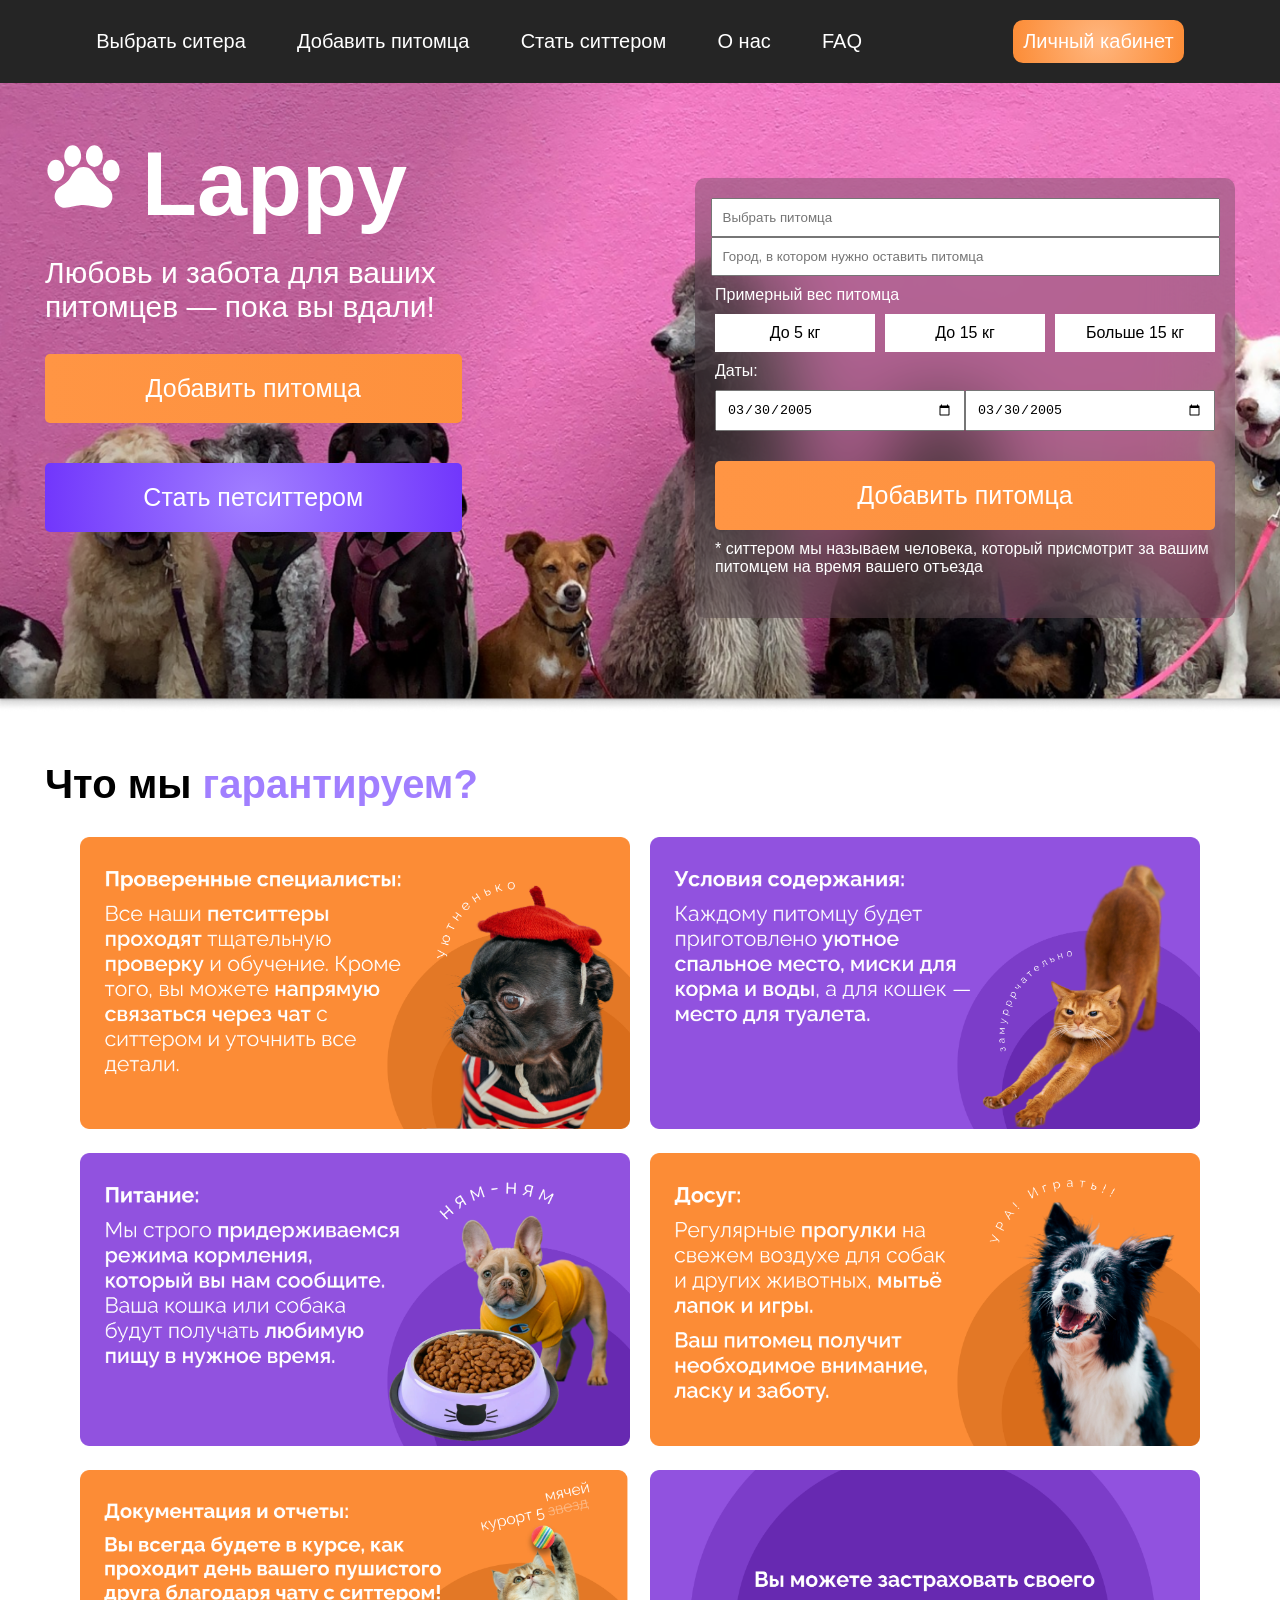
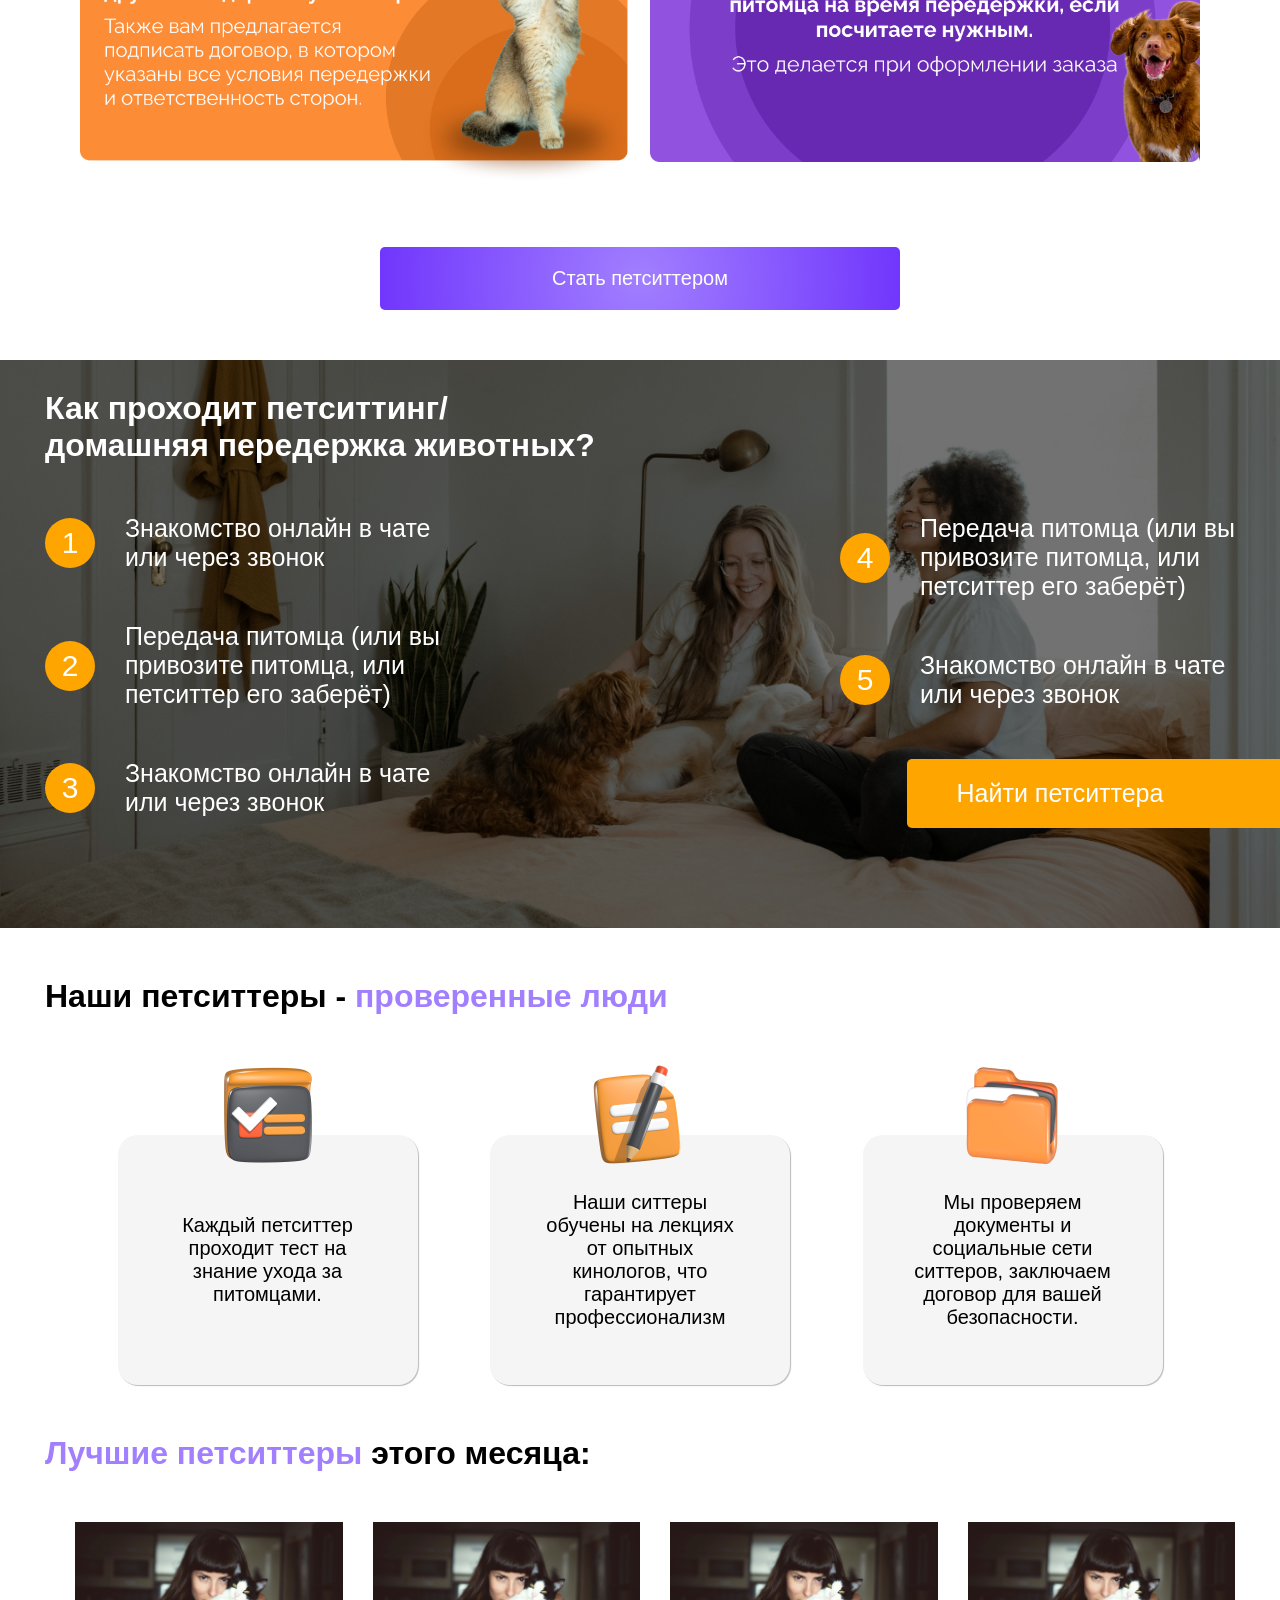
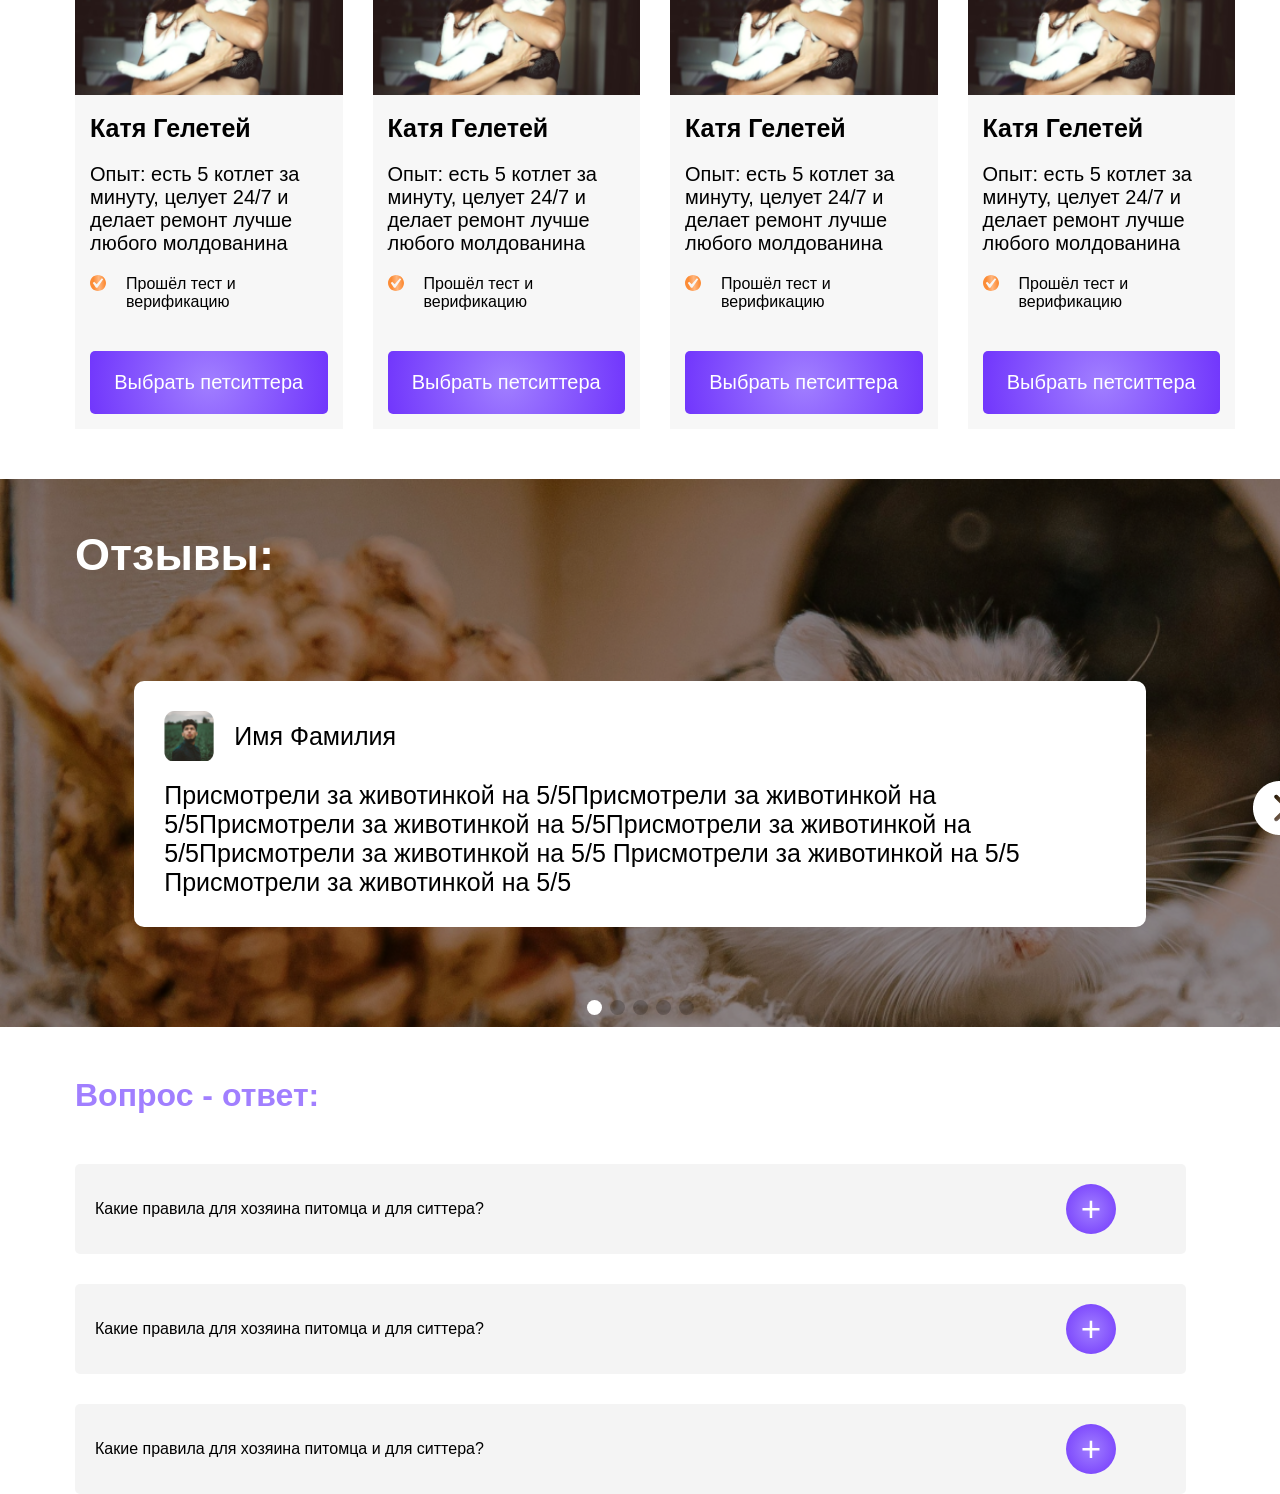
==== Lappy/index.html @ 0ad21ab4 "Add files via upload" ====
<!DOCTYPE html>
<html lang="en">
<head>
    <meta charset="UTF-8">
    <meta name="viewport" content="width=device-width, initial-scale=1.0">
    <meta name="viewport" content="width=device-width, initial-scale=1, minimum-scale=1, maximum-scale=1" />
    <link rel="stylesheet" href="https://cdn.jsdelivr.net/npm/swiper@11/swiper-bundle.min.css" />
    <link rel="stylesheet" href="assets/css/style.css">
    <title>Lappy</title>
</head>
<body>
    <header class="header">
        <div class="top">
            <div class="conteiner">

                <div class="burger"></div>

                    <ul class="nav_bar">
                        <li class="nav_bar_item"><a href="#" class="link_on_page">Выбрать ситера</a></li>
                        <li class="nav_bar_item"><a href="#" class="link_on_page">Добавить питомца</a></li>
                        <li class="nav_bar_item"><a href="#" class="link_on_page">Стать ситтером</a></li>
                        <li class="nav_bar_item"><a href="#" class="link_on_page">О нас</a></li>
                        <li class="nav_bar_item"><a href="#" class="link_on_page">FAQ</a></li>
                        <li><a href="#"><p class="text_btn">Личный кабинет</p></a></li>
                    </ul>
            </div>
        </div>
        <div class="header_content">
            <div class="conteiner">
                <div class="main_block">
                    <div class="left_block">
                        <h1 class="logo">Lappy</h1>
                        <p class="motto">Любовь и забота для ваших<br> питомцев — пока вы вдали!</p>
                        <a href="#"><p class="text_btn_org">Добавить питомца</p></a>
                        <a href="#"><p class="text_btn_perp">Стать петситтером</p></a>
                    </div>
                    <div class="right_block">
                        <div class="main_inputs">
                            <input type="text" class="chose_pet" placeholder="Выбрать питомца">
                            <input type="text" class="search_city" placeholder="Город, в котором нужно оставить питомца">
                        </div>
                        <p class="weight">Примерный вес питомца</p>
                        <ul class="list_weight">
                            <li class="type_weight">До 5 кг</li>
                            <li class="type_weight m">До 15 кг</li>
                            <li class="type_weight">Больше 15 кг</li>
                        </ul>
                        <p class="dates">Даты:</p>
                        <div class="dates_chose">
                            <input type="date" class="from" value="2005-03-30">
                            <input type="date" class="to" value="2005-03-30">
                        </div>
                        <a href="#"><p class="text_btn_org">Добавить питомца</p></a>
                        <p class="term">* ситтером мы называем человека, который присмотрит за вашим питомцем на время вашего отъезда</p>
                    </div>
                </div>
            </div>
        </div>
    </header>
    <main>
        <div class="conteiner">
            <h1 class="title_garant">Что мы <span class="color mr"> гарантируем?</span></h1>
            <div class="cards">
                <div class="card_or">
                    <img src="assets/imgs/cardslappy/карточка 1.png" alt="" class="img_card">
                </div>
                <div class="card">
                    <img src="assets/imgs/cardslappy/карточка 2.png" alt="" class="img_card">
                </div>
                <div class="card_or">
                    <img src="assets/imgs/cardslappy/карточка 3.png" alt="" class="img_card">
                </div>
                <div class="card">
                    <img src="assets/imgs/cardslappy/карточка 4.png" alt="" class="img_card">
                </div>
                <div class="card_or">
                    <img src="assets/imgs/cardslappy/карточка 5.png" alt="" class="img_card">
                </div>
                <div class="card">
                    <img src="assets/imgs/cardslappy/карточка 6 (1).png" alt="" class="img_card">

                </div>
            </div>
            <div class="btn_take_petts">
                <a href="#"><p class="bord">Стать петситтером</p></a>
            </div>
        </div>







        <div class="proces">
            <div class="conteiner">
                <h1 class="title_prev_proces">Как проходит  петситтинг/<br>домашняя передержка животных?</h1>
                <div class="step_process">
                    <div class="steps">
                        <div class="colomn">
                            <div class="txt_proces">
                                <p class="digit">1</p>
                                <p class="txt_content">Знакомство онлайн в чате или через звонок</p>
                            </div>
                            <div class="txt_proces">
                                <p class="digit">2</p>
                                <p class="txt_content">Передача питомца (или вы привозите питомца, или петситтер его заберёт)</p>
                            </div>
                            <div class="txt_proces">
                                <p class="digit">3</p>
                                <p class="txt_content">Знакомство онлайн в чате или через звонок</p>
                            </div>
                        </div>
                        <div class="colomn">
                            <div class="txt_proces">
                                <p class="digit">4</p>
                                <p class="txt_content">Передача питомца (или вы привозите питомца, или петситтер его заберёт)</p>
                            </div>
                            <div class="txt_proces">
                                <p class="digit">5</p>
                                <p class="txt_content">Знакомство онлайн в чате или через звонок</p>
                            </div>
                            <div class="txt_proces cntr">
                                <a href="#"><p class="proces_btn">Найти петситтера</p></a>
                            </div>
                        </div>
                    </div>
                </div>
            </div>
        </div>







        
        <div class="conteiner">
            <h1 class="title_prove_pep">Наши петситтеры - <span class="color">проверенные люди</span></h1>
            <div class="facts">
                <div class="test">
                    <img src="assets/imgs/To Do List 3D Icon Model For UI 1.png" alt="" class="img_to_do">
                    <p class="txt_facts">Каждый петситтер проходит тест на знание ухода за питомцами.</p>
                </div>
                <div class="test">
                    <img src="assets/imgs/Note Apps 3D Icon Model For UI 1.png" alt="" class="img_to_do">
                    <p class="txt_facts">Наши ситтеры обучены на лекциях от опытных кинологов, что гарантирует профессионализм</p>
                </div>
                <div class="test">
                    <img src="assets/imgs/Folder 3D Icon Model For UI 1.png" alt="" class="img_to_do">
                    <p class="txt_facts">Мы проверяем документы и социальные сети ситтеров, заключаем договор для вашей безопасности.</p>
                </div>
            </div>
        </div>
        <div class="conteiner">
            <h1 class="title_bst_pet"><span class="color">Лучшие петситтеры</span> этого месяца:</h1>
            <div class="cards_bet_pets">
                <div class="card_item">
                    <img src="assets/imgs/woooomen.png" alt="" class="img_bst">
                    <div class="txt_inf">
                        <p class="name_bst_prt">Катя Гелетей</p>
                        <p class="inf_about_bst">Опыт: есть 5 котлет за минуту, целует 24/7 и делает ремонт лучше любого молдованина</p>
                        <p class="test_true">Прошёл тест и верификацию</p>
                        <a href="#"><p class="text_btn_perp fzt">Выбрать петситтера</p></a>
                    </div>
                </div>
                <div class="card_item">
                    <img src="assets/imgs/woooomen.png" alt="" class="img_bst">
                    <div class="txt_inf">
                        <p class="name_bst_prt">Катя Гелетей</p>
                        <p class="inf_about_bst">Опыт: есть 5 котлет за минуту, целует 24/7 и делает ремонт лучше любого молдованина</p>
                        <p class="test_true">Прошёл тест и верификацию</p>
                        <a href="#"><p class="text_btn_perp fzt">Выбрать петситтера</p></a>
                    </div>
                </div>
                <div class="card_item">
                    <img src="assets/imgs/woooomen.png" alt="" class="img_bst">
                    <div class="txt_inf">
                        <p class="name_bst_prt">Катя Гелетей</p>
                        <p class="inf_about_bst">Опыт: есть 5 котлет за минуту, целует 24/7 и делает ремонт лучше любого молдованина</p>
                        <p class="test_true">Прошёл тест и верификацию</p>
                        <a href="#"><p class="text_btn_perp fzt">Выбрать петситтера</p></a>
                    </div>
                </div>
                <div class="card_item">
                    <img src="assets/imgs/woooomen.png" alt="" class="img_bst">
                    <div class="txt_inf">
                        <p class="name_bst_prt">Катя Гелетей</p>
                        <p class="inf_about_bst">Опыт: есть 5 котлет за минуту, целует 24/7 и делает ремонт лучше любого молдованина</p>
                        <p class="test_true">Прошёл тест и верификацию</p>
                        <a href="#"><p class="text_btn_perp fzt">Выбрать петситтера</p></a>
                    </div>
                </div>
            </div>
        </div>
        <div class="revu">
            <div class="conteiner">
                <h1 class="title_revu">Отзывы:</h1>
                <div class="swiper mySwiper">
                    <div class="swiper-wrapper">
                        <div class="swiper-slide">
                            <div class="revu_inf">
                                <div class="name_surname">
                                    <img src="assets/imgs/ebl.png" alt="" class="face">
                                    <p class="name_and_surname">Имя Фамилия</p>
                                </div>
                                <p class="sam_revu">Присмотрели за животинкой на 5/5Присмотрели за животинкой на 5/5Присмотрели за животинкой на 5/5Присмотрели за животинкой на 5/5Присмотрели за животинкой на 5/5 Присмотрели за животинкой на 5/5 Присмотрели за животинкой на 5/5</p>
                            </div>
                        </div>
                      <div class="swiper-slide">
                        <div class="revu_inf">
                            <div class="name_surname">
                                <img src="assets/imgs/ebl.png" alt="" class="face">
                                <p class="name_and_surname">Имя Фамилия</p>
                            </div>
                            <p class="sam_revu">Присмотрели за животинкой на 5/5Присмотрели за животинкой на 5/5Присмотрели за животинкой на 5/5Присмотрели за животинкой на 5/5Присмотрели за животинкой на 5/5 Присмотрели за животинкой на 5/5 Присмотрели за животинкой на 5/5</p>
                        </div>
                      </div>
                      <div class="swiper-slide">
                        <div class="revu_inf">
                            <div class="name_surname">
                                <img src="assets/imgs/ebl.png" alt="" class="face">
                                <p class="name_and_surname">Имя Фамилия</p>
                            </div>
                            <p class="sam_revu">Присмотрели за животинкой на 5/5Присмотрели за животинкой на 5/5Присмотрели за животинкой на 5/5Присмотрели за животинкой на 5/5Присмотрели за животинкой на 5/5 Присмотрели за животинкой на 5/5 Присмотрели за животинкой на 5/5</p>
                        </div>
                      </div>
                      <div class="swiper-slide">
                        <div class="revu_inf">
                            <div class="name_surname">
                                <img src="assets/imgs/ebl.png" alt="" class="face">
                                <p class="name_and_surname">Имя Фамилия</p>
                            </div>
                            <p class="sam_revu">Присмотрели за животинкой на 5/5Присмотрели за животинкой на 5/5Присмотрели за животинкой на 5/5Присмотрели за животинкой на 5/5Присмотрели за животинкой на 5/5 Присмотрели за животинкой на 5/5 Присмотрели за животинкой на 5/5</p>
                        </div>
                      </div>
                      <div class="swiper-slide">
                        <div class="revu_inf">
                            <div class="name_surname">
                                <img src="assets/imgs/ebl.png" alt="" class="face">
                                <p class="name_and_surname">Имя Фамилия</p>
                            </div>
                            <p class="sam_revu">Присмотрели за животинкой на 5/5Присмотрели за животинкой на 5/5Присмотрели за животинкой на 5/5Присмотрели за животинкой на 5/5Присмотрели за животинкой на 5/5 Присмотрели за животинкой на 5/5 Присмотрели за животинкой на 5/5</p>
                        </div>
                      </div>
                    </div>
                    <div class="swiper-pagination"></div>
                </div>
                <div class="arrow_btn">
                    <div class="swiper-button-prev"></div>
                    <div class="swiper-button-next"></div>
                </div>
            </div>
        </div>
        <div class="conteiner">
            <h1 class="title_q_a"><span class="color">Вопрос - ответ:</span></h1>
            <div class="tabs">
                <p class="title_tabs">Какие правила для хозяина питомца и для ситтера?</p>
                <p class="plus" data-target="table1">+</p>
            </div>
            <p class="txt_tab" id="table1">Lorem ipsum dolor sit amet consectetur adipisicing elit. Corrupti, nihil. Obcaecati cum ut aspernatur rem odio, doloribus totam esse ab distinctio! Sed praesentium vel atque tempora rerum amet excepturi. Illo. Lorem ipsum dolor sit amet consectetur, adipisicing elit. Hic, dicta tempora, accusantium blanditiis iure cupiditate odit fuga exercitationem cumque laborum quas. Voluptatum suscipit impedit excepturi voluptate commodi fugiat, obcaecati expedita?</p>
            <div class="tabs">
                <p class="title_tabs">Какие правила для хозяина питомца и для ситтера?</p>
                <p class="plus" data-target="table2">+</p>
            </div>
            <p class="txt_tab" id="table2">Lorem ipsum dolor sit amet consectetur adipisicing elit. Corrupti, nihil. Obcaecati cum ut aspernatur rem odio, doloribus totam esse ab distinctio! Sed praesentium vel atque tempora rerum amet excepturi. Illo. Lorem ipsum dolor sit amet consectetur, adipisicing elit. Hic, dicta tempora, accusantium blanditiis iure cupiditate odit fuga exercitationem cumque laborum quas. Voluptatum suscipit impedit excepturi voluptate commodi fugiat, obcaecati expedita?</p>
            <div class="tabs">
                <p class="title_tabs">Какие правила для хозяина питомца и для ситтера?</p>
                <p class="plus" data-target="table3">+</p>
            </div>
            <p class="txt_tab" id="table3">Lorem ipsum dolor sit amet consectetur adipisicing elit. Corrupti, nihil. Obcaecati cum ut aspernatur rem odio, doloribus totam esse ab distinctio! Sed praesentium vel atque tempora rerum amet excepturi. Illo. Lorem ipsum dolor sit amet consectetur, adipisicing elit. Hic, dicta tempora, accusantium blanditiis iure cupiditate odit fuga exercitationem cumque laborum quas. Voluptatum suscipit impedit excepturi voluptate commodi fugiat, obcaecati expedita?</p>
        </div>
    </main>
<script src="https://cdn.jsdelivr.net/npm/swiper@11/swiper-bundle.min.js"></script>
<script src="main.js"></script>
</body>
</html>
---- Lappy/assets/css/style.css ----
* {
    padding: 0;
    margin: 0;
}

body {
    font-family: 'Raleway', Helvetica, sans-serif;
}

a {
    text-decoration: none;
}

li, ul {
    list-style: none;
}

.conteiner {
    max-width: 1190px;
    margin: 0 auto;
}

.top {
    background: #252525;
    padding: 20px 20px 20px 20px;
}

.nav_bar {
    display: flex;
    justify-content: space-evenly;
    align-items: center;
}


.link_on_page {
    color: #fff;
    font-size: 20px;
}

.text_btn {
    font-size: 20px;
    margin-left: 100px;
    background: radial-gradient(circle, rgba(255, 182, 127, 1), rgba(252, 140, 54, 1));
    padding: 10px 10px 10px 10px;
    border-radius: 10px;
    color: #fff;
}

.text_btn:hover {
    background: radial-gradient(circle, rgb(255, 175, 113), rgb(255, 111, 0));
}

/* HEADER_CONTENT */

/* LEFT BLOCK */
.header_content {
    background: url(../imgs/фон\ 1\ блока.png) no-repeat;
    background-size: cover;
    width: 100%;
}

.main_block {
    display: flex;
    align-items: center;
    justify-content: space-between;
}

.left_block {
    padding-top: 50px;
    padding-bottom: 180px;
    width: 35%;
}

.logo {
    font-size: 90px;
    font-weight: bold;
    color: #fff;
    margin-bottom: 20px;
}

.logo::before {
    content: url('../imgs/лого.svg');
    margin-right: 20px;
}

.motto {
    color: #fff;
    font-size: 30px;
}

.text_btn_org {
    font-size: 25px;
    background: linear-gradient(90deg, rgb(255, 149, 68), rgba(252, 140, 54, 1));
    background-size: 150%;
    text-align: center;
    padding: 20px 10px 20px 10px;
    border-radius: 5px;
    color: #fff;
    margin-top: 30px;
    background-size: 200% 100%;
    background-position: left center;
    transition: background-color 0.5s ease, color 0.5s ease;
}

.text_btn_org:hover {
    background-position: right center;
    background: linear-gradient(90deg, rgba(252, 140, 54, 1), rgb(255, 114, 32), rgb(255, 155, 84));
}

.text_btn_perp {
    font-size: 25px;
    background: radial-gradient(circle, rgb(161, 127, 255), rgb(113, 54, 252));
    text-align: center;
    padding: 20px 10px 20px 10px;
    border-radius: 5px;
    color: #fff;
    margin-top: 40px;
}

.text_btn_perp:hover {
    background: radial-gradient(circle, rgb(161, 127, 255), rgb(76, 0, 255));
}

/* RIGHT BLOCK */

.right_block {
    backdrop-filter:blur(40px);
    background: rgba(81, 67, 76, 0.36);
    padding: 20px 20px 20px 20px;
    width: 500px;
    height: 400px;
    border-radius: 10px;
}
.main_inputs {
    display: flex;
    flex-direction: column;
    align-items: center;
}

.chose_pet, .search_city {
    width: 97%;
    padding: 10px 10px 10px 10px;
}

.list_weight {
    display: flex;
    justify-content: space-around;
}

.type_weight {
    background: #fff;
    padding: 10px 10px 10px 10px;
    width: 50%;
    text-align: center;
}

.m {
    margin-right: 10px;
    margin-left: 10px;
}

.dates_chose {
    display: flex;
}

.from, .to {
    width: 100%;
    padding: 10px 10px 10px 10px;
}

.dates, .weight, .term {
    color: #fff;
    margin-top: 10px;
    margin-bottom: 10px;
}

.title_garant {
    font-size: 40px;
    margin-top: 50px;
    margin-bottom: 30px;
}

.garant {
    margin-left: 10px;  
    color: rgb(161, 127, 255);
}

.cards {
    display: flex;
    justify-content: center;
    flex-wrap: wrap;
}

.card_or {
    margin-right: 20px;
}

.img_card {
    width: 550px;
    margin-bottom: 20px;
}

.btn_take_petts {
    display: flex;
    justify-content: center;
}

.bord {
    font-size: 20px;
    background: radial-gradient(circle, rgb(161, 127, 255), rgb(113, 54, 252));
    text-align: center;
    padding: 20px 10px 20px 10px;
    border-radius: 5px;
    color: #fff;
    margin-top: 40px;
    width: 500px;
    margin-bottom: 50px;
}

.bord:hover {
    background: radial-gradient(circle, rgb(161, 127, 255), rgb(76, 0, 255));
}

.img_car {
    margin-top: 20px;
}















.proces {
    background-image: url(../imgs/bg_proces.png);
    width: 100%;
    background-size: cover;
    background-repeat: no-repeat;
}

.steps {
    padding-bottom: 50px;
    display: flex;
    justify-content: space-between;
    flex-wrap: wrap;
}

.title_prev_proces {
    padding-top: 30px;
    margin-bottom: 50px;
    color: #fff;
}

.txt_proces {
    display: flex;
    align-items: center;
    margin-bottom: 50px;
}

.colomn{
    display: flex;
    flex-direction: column;
    align-items: center;
}

.digit {
    width: 50px;
    height: 50px;  
    background: orange;
    border-radius: 100%;
    display: flex;
    justify-content: center;
    align-items: center;
    color: #fff;
    font-size: 30px;
}

.txt_content {
    margin-left: 30px;
    font-size: 25px;
    color: #fff;
    width: 315px;
}

.proces_btn {
    background: orange;
    padding: 20px 40px 20px 50px;
    margin-left: 35px;
    width: 100%;
    color: #fff;
    border-radius: 5px;
    font-size: 25px;
}












.facts {
    display: flex;
    justify-content: space-evenly;
}

.test {
    display: flex;
    flex-direction: column;
    align-items: center;
}

.title_prove_pep {
    padding-top: 50px;
    padding-bottom: 50px;
}

.img_to_do {
    position: absolute;
}

.txt_facts {
    background:rgba(245, 245, 245, 1); 
    text-align: center;
    border-radius: 20px;
    width: 200px;
    height: 150px;
    display: flex;
    align-items: center;
    padding: 50px 50px 50px 50px;
    margin-top: 70px;
    box-shadow: 1px 1px 1px rgb(186, 186, 186);
    margin-bottom: 50px;
    font-size: 20px;
}

.color {
    color: rgb(161, 127, 255);
}

.cards_bet_pets {
    display: flex;
    margin-bottom: 50px;
}

.card_item {
    margin-top: 50px;
    width: 300px;
    background: #f7f7f7;
    margin-left: 30px;
}

.img_bst {
    width: 100%;
}

.name_bst_prt {
    font-size: 25px;
    font-weight: bold;
}

.inf_about_bst {
    margin-top: 20px;
    font-size: 20px;
    width: 220px;
}

.test_true {
    width: 150px;
    display: flex;
    margin-top: 20px;
    margin-bottom: 20px;
}

.title_q_a {
    margin-top: 50px;
    margin-bottom: 50px;   
    margin-left: 30px; 
}

.txt_inf {
    padding: 15px 15px 15px 15px;
}

.test_true::before {
    content: url(../imgs/Galca.svg);
    margin-right: 20px;
}

.tabs {
    margin-top: 30px;
    padding: 20px 20px 20px 20px;
    background: #f4f4f4;
    border-radius: 5px;
    display: flex;
    justify-content: space-between;
    align-items: center;
    width: 90%;
    margin-left: 30px;
}

.plus {
    width: 50px;
    height: 50px;  
    background: radial-gradient(circle, rgb(161, 127, 255), rgb(113, 54, 252));
    border-radius: 100%;
    display: flex;
    justify-content: center;
    align-items: center;
    color: #fff;
    font-size: 35px;
    margin-right: 50px;
    cursor: pointer;
}

.plus:hover {
    background: radial-gradient(circle, rgb(161, 127, 255), rgb(76, 0, 255));
}

.txt_tab {
    display: none;
}

.txt_tab_active {
    margin-top: 20px;
    width: 90%;
    margin-left: 30px;
    color: #fff;
    background: rgb(113, 54, 252);
    padding: 20px 20px 20px 20px;
    border-radius: 5px;
}

.revu {
    background-image: url(../imgs/revu.png);
    width: 100%;
    background-size: cover;
    background-repeat: no-repeat;
}

.title_revu {
    color: #fff;
    margin-left: 30px;
    padding-top: 50px;
    font-size: 45px;
}

.revu_inf {
    padding: 30px 30px 30px 30px;
}

.face {
    width: 50px;
    height: 50px;
    margin-right: 20px;
}

.name_surname {
    display: flex;
    align-items: center; 
    margin-bottom: 20px;
}

.name_and_surname {
    font-size: 25px;
}

.sam_revu {
    font-size: 25px;
}

.fzt {
    font-size: 20px;
}

.swiper {
    width: 85%;
    height: 100%;
    padding-bottom: 100px;
    padding-top: 100px;
  }

  .swiper-slide {
    font-size: 18px;
    background: #ffffff;
    display: flex;
    justify-content: center;
    align-items: center;
    border-radius: 10px;
  }

  .swiper-slide img {
    display: block;
    object-fit: cover;
  }

  .swiper-button-prev::after {
    content: url(../imgs/prev.png);
  }

  .swiper-button-next::after {
    content: url(../imgs/next.png);
  }

  .swiper-pagination-bullet {
    width: 15px;
    height: 15px;
  }

  .swiper-pagination-bullet-active {
    background: #fff;
  }

  .arrow_btn {
    display: flex;
    justify-content: center;
    align-items: center;
  }

  .swiper-button-next {
    position: relative;
    margin-left: 1300px;
  }

  .swiper-button-prev {
    position: relative;
  }

  .swiper-button-next,.swiper-button-prev {
    position: relative;
    margin-top: calc(-410px - (var(--swiper-navigation-size)/ 2));
}

@media screen and (max-width : 800px) {

    .line {
        display: flex;
        flex-direction: column;
        align-items: center;
        justify-content: center;
    }

    .txt_proces {
        display: flex;
        align-items: center;
        width: 90%;
        margin-bottom: 50px;
        margin-right: 0%;
    }

    .proces_btn {
        background: orange;
        padding: 20px 40px 20px 50px;
        margin-left: 35px;
        width: 65%;
        color: #fff;
        border-radius: 5px;
        font-size: 25px;
    }

    .nav_bar_active {
        display: block !important; 
        display: flex !important;
        flex-direction: column;
        margin-left: 20px;
        padding-top: 50px;

    }

    .nav_bar {
        display: none;
    }

    .logo {
        display: flex;
        align-items: center;
        justify-content: center;
    }

    .left_block{
        width: 90%;
        padding-bottom: 50px;
    }

    .motto {
        display: flex;
        justify-content: center;
        text-align: center;
    }

    .nav_bar_item {
        padding-bottom: 10px;
    }

    .text_btn {
        margin-left: 10px;
    }

    .main_block {
        flex-direction: column;
        align-items: center;

    }

    .title_garant {
        text-align: center;
    }

    .mr {
        margin-left: 15px;
        text-align: center;
    }

    .right_block {
        backdrop-filter:blur(40px);
        background: rgba(81, 67, 76, 0.36);
        padding: 20px 20px 20px 20px;
        width: 300px;
        height: 400px;
        border-radius: 10px;
    }

    .term {
        text-align: center;
    }

    .title_garant {
        display: flex;
        justify-content: center;
    }


    .burger {
        width: 50px;
        display: flex;
        flex-direction: column;
        align-items: center;
        margin-left: 46%;
    }

    .burger{
        display: block;
        position: relative;
        height: 3px;
        background-color: #fff;
    }

    .burger::before{
        content: '';
        display: block;
        width: 50px;
        height: 3px;
        background-color: #fff;
        transition: transform 0.2s;
        margin-top: -7px;
        position: absolute;
        top: 0;
        right: 0;
    }

    .burger::after{
        content: '';
        display: block;
        width: 50px;
        height: 3px;
        background-color: #fff;
        transition: transform 0.2s;
        margin-top: 7px;
        position: absolute;
        top: 0;
        right: 0;
    }

    .burger-active{
        height: 0;
    }

    .burger-active::before{
        transform: rotate(45deg);
        margin-top: 0;
    }

    .burger-active::after{
        transform: rotate(-45deg);
        margin-top: 0;
    }

    .img_card {
        width: 350px;
        height: 175px;
    }

    .card_or {
        margin-right: 0px;
    } 

    .steps {
        padding-bottom: 50px;
        display: flex;
        flex-wrap: wrap;
        justify-content: space-between;
        flex-direction: column;
        align-items: center;
    }

    .cntr{
        display: flex;
        justify-content: center;
        margin-right: 55px;
    }

    .title_prove_pep {
        text-align: center;
        font-size: 30px;
    }

    .title_prev_proces {
        text-align: center;
        font-size: 25px;
    }

    .facts {
        display: flex;
        flex-direction: column;
        align-items: center;
    }

    .title_bst_pet {
        text-align: center;
        font-size: 30px;
    }

    .card_item {
        margin-left: 0px;
    }

    .cards_bet_pets {
        display: flex;
        flex-direction: column;
        align-items: center;
    }
    
    .swiper-button-next {
        display: none;
    }

    .swiper-button-prev {
        display: none;
    }

    .title_q_a {
        text-align: center;
        margin-left: 0px;
    }

    .tabs {
        width: 80%;
        margin-left: 25px;
    }

    .plus {
        width: 60px;
        height: 40px;  
        font-size: 30px;
        margin-right: 30px;
    }

    .txt_tab_active {
        margin-top: 20px;
        width: 80%;
        margin-left: 25px;
    }

    .title_garant {
        display: block;
    }

    .bord {
        width: 330px;
    }
}
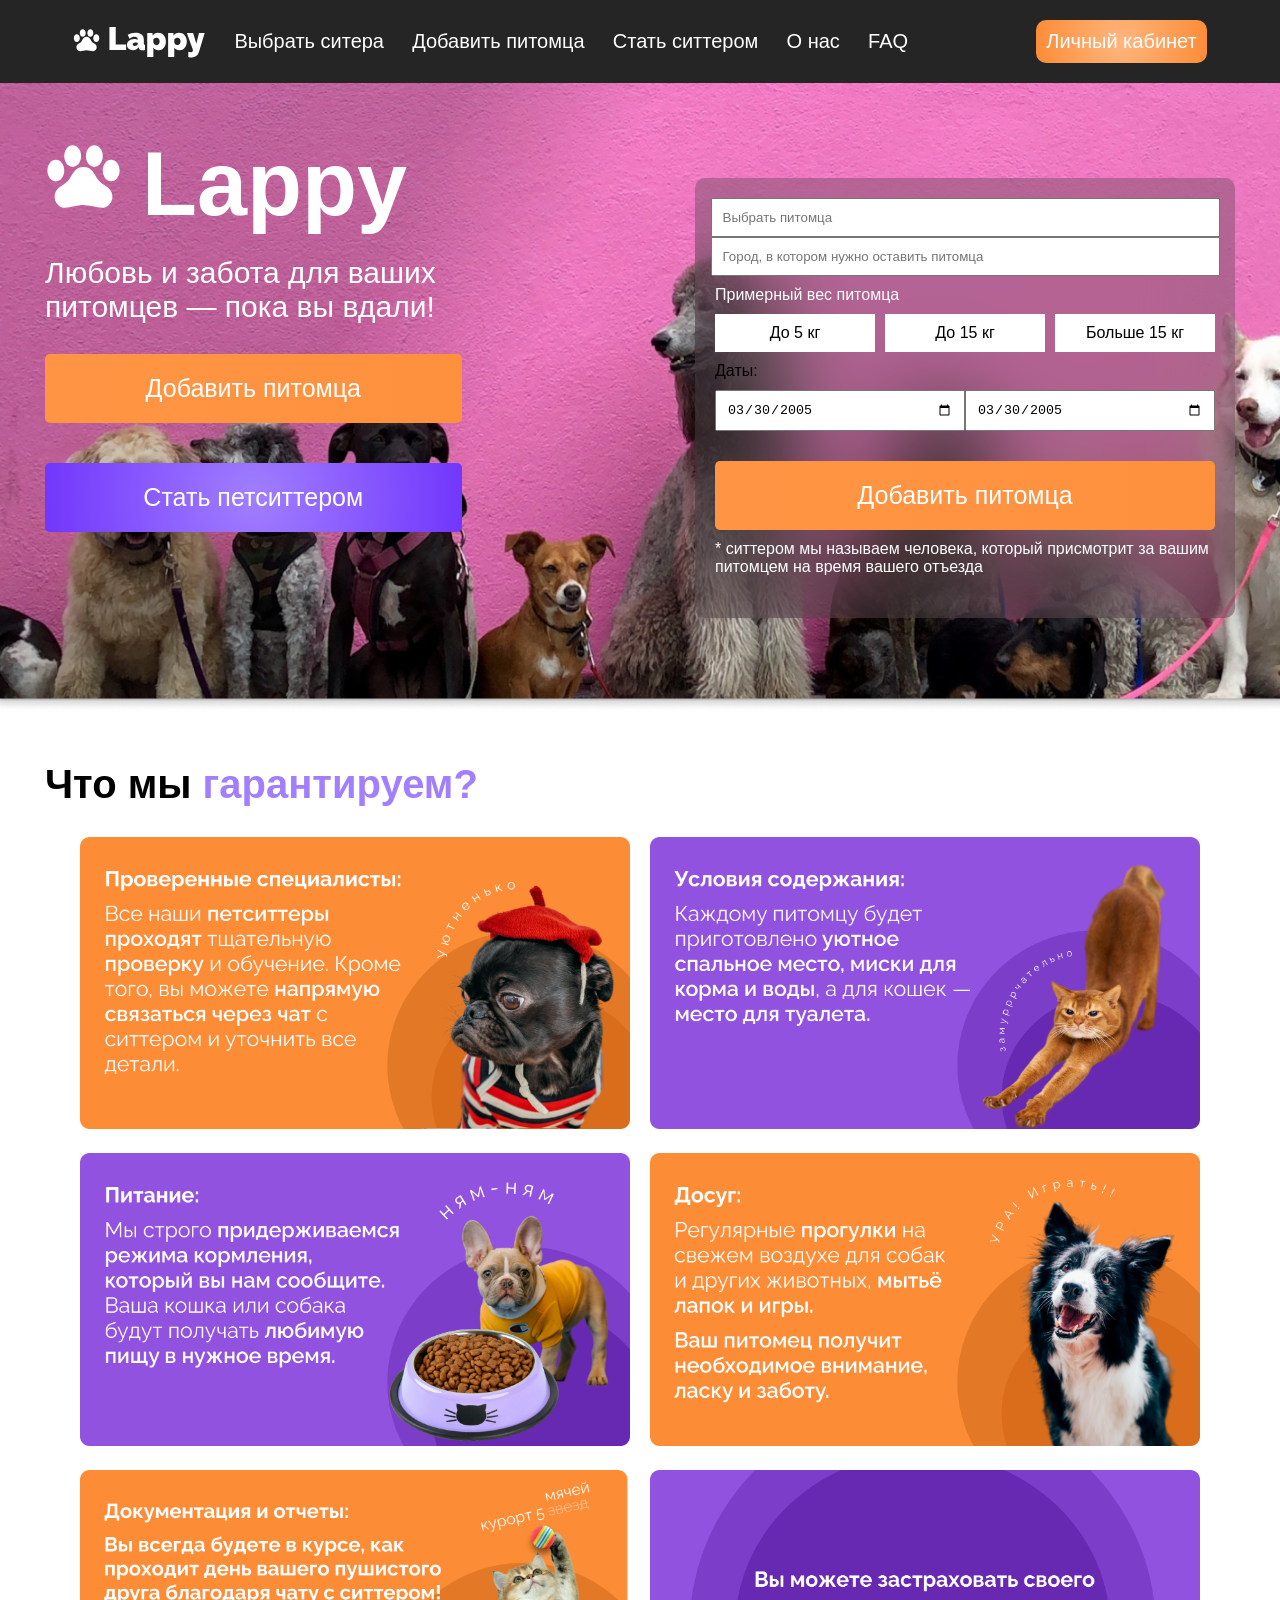
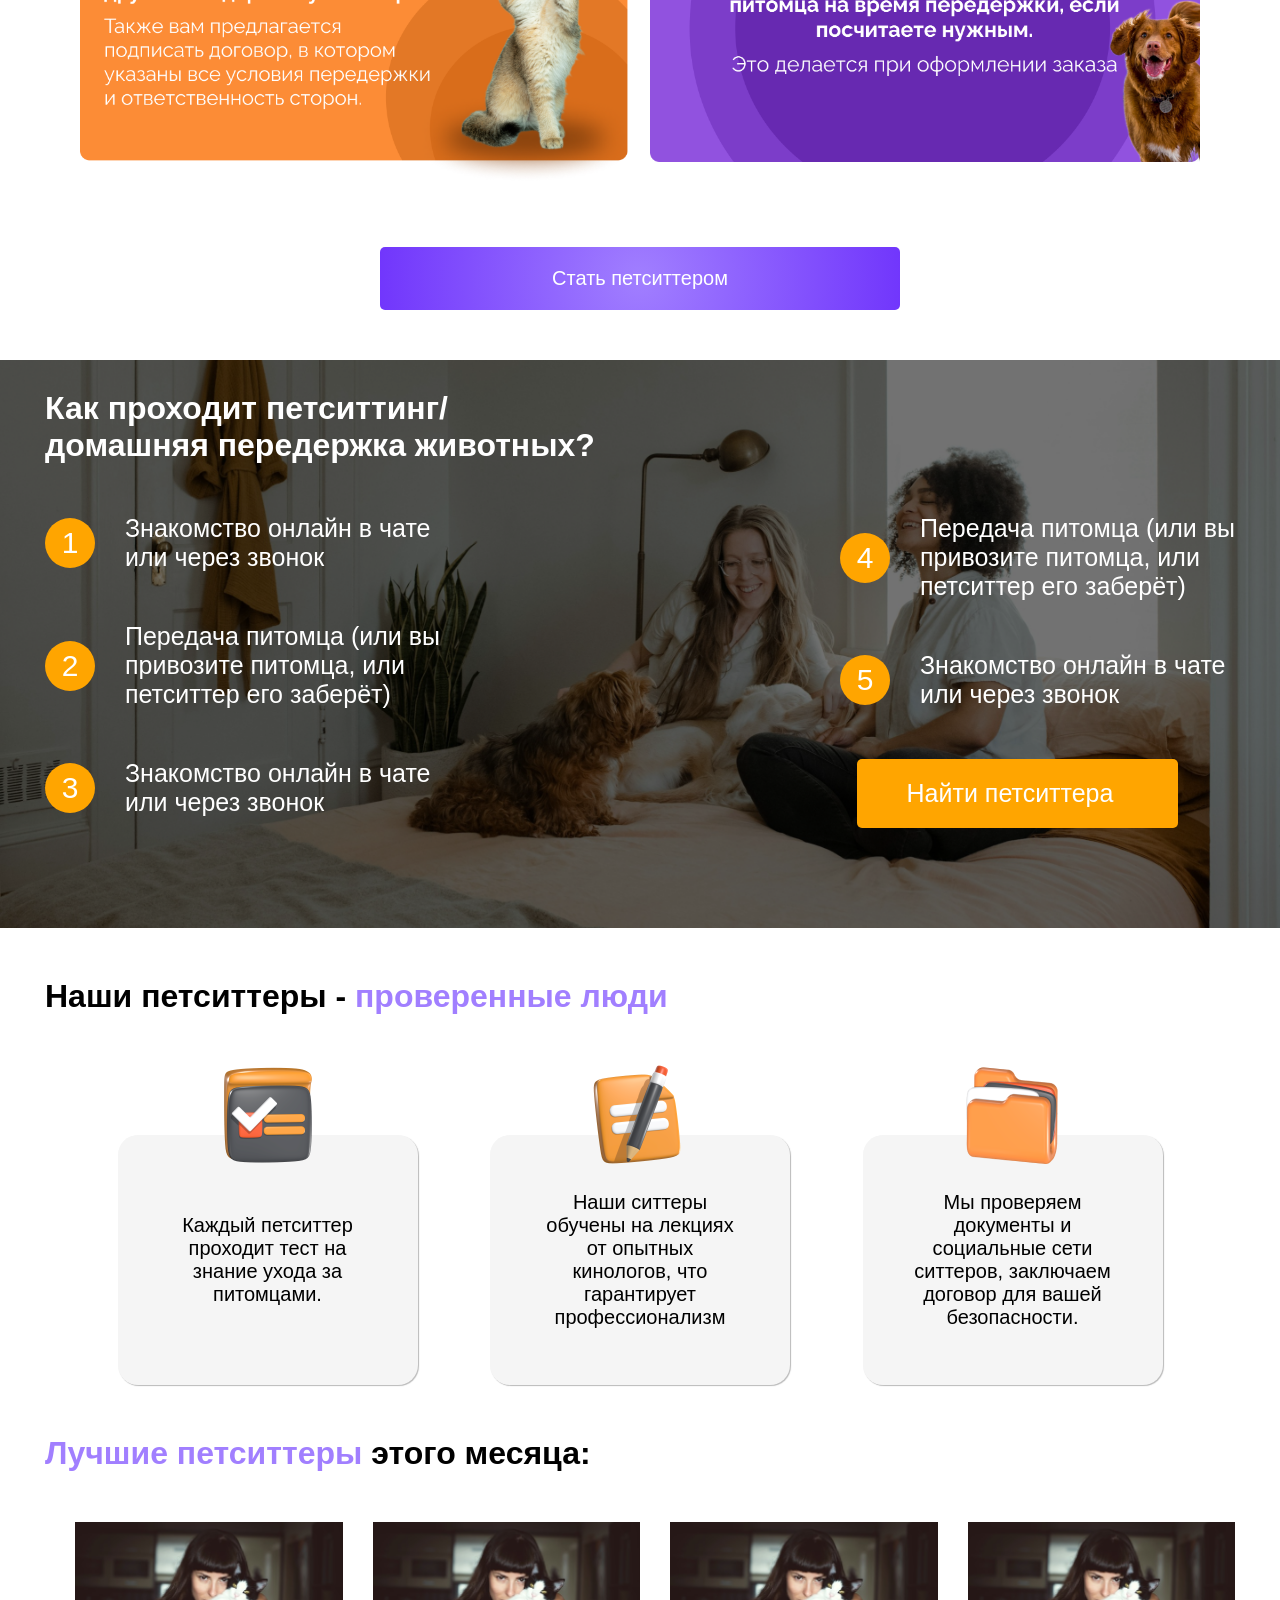
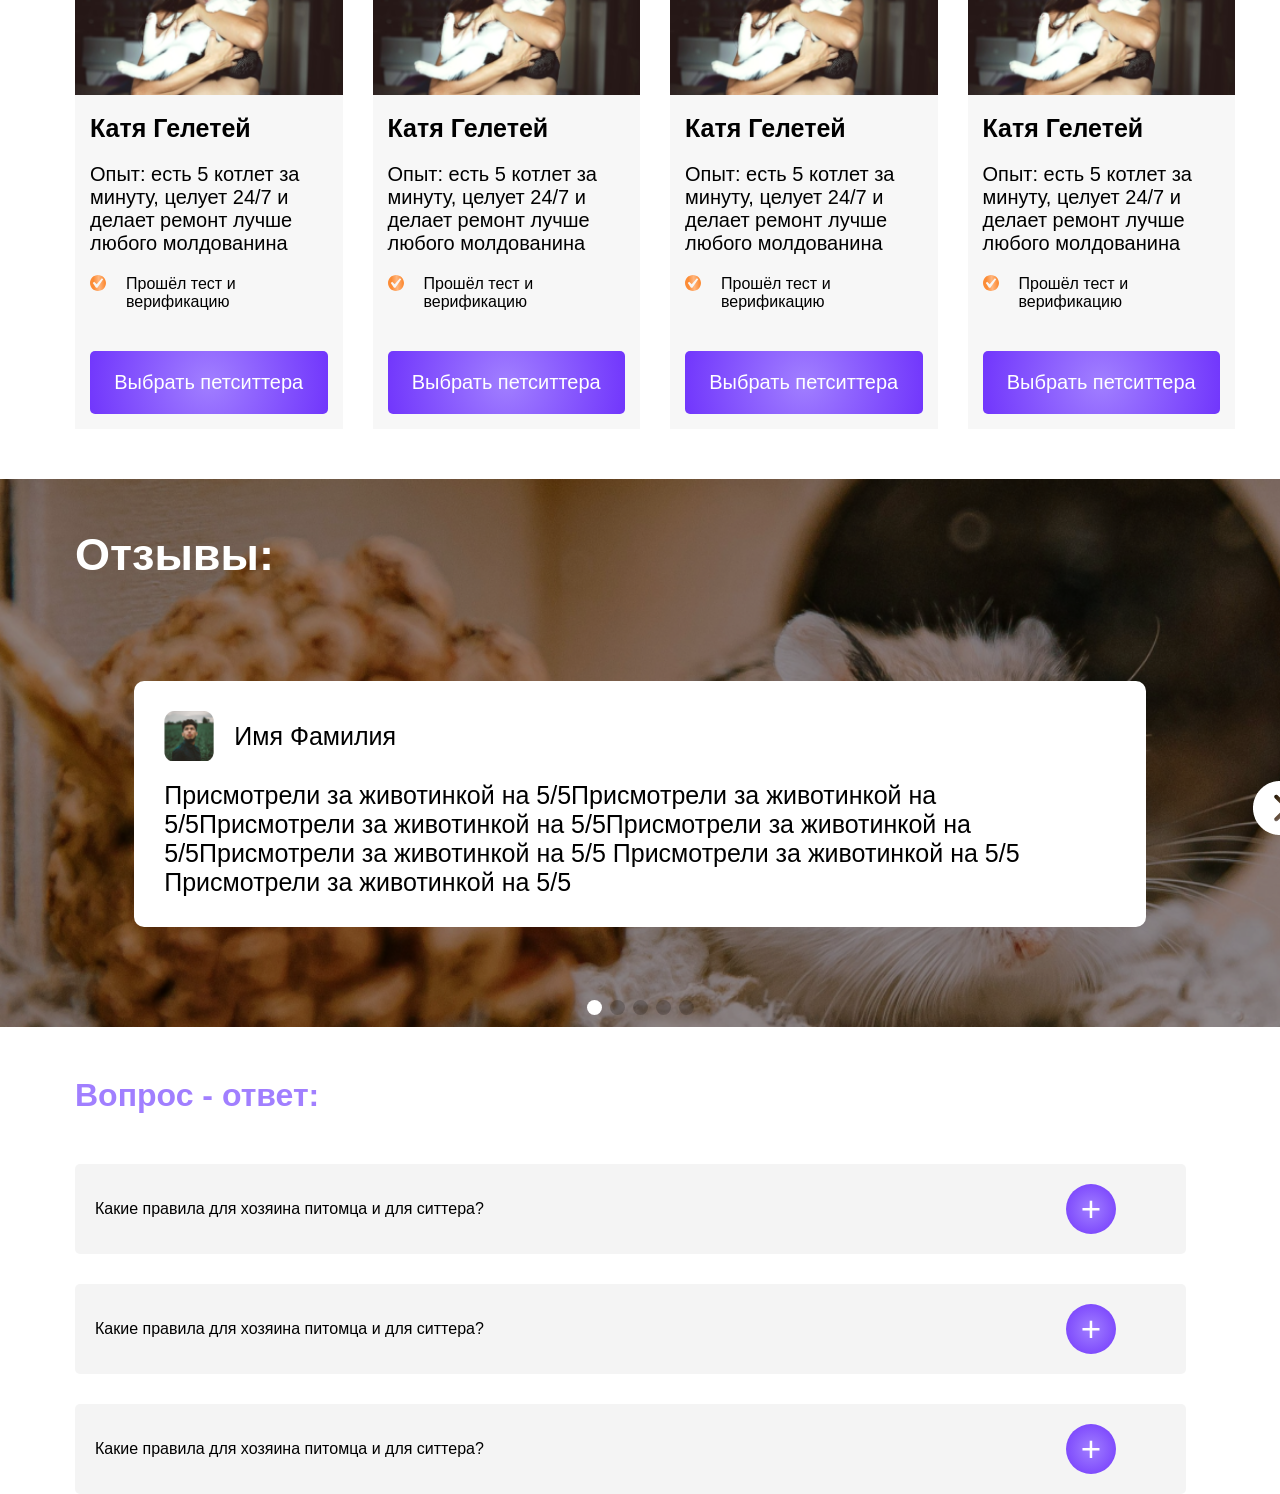
==== commit cc1e694a: "Add files via upload" ====
--- a/Lappy/index.html
+++ b/Lappy/index.html
@@ -16,12 +16,13 @@
                 <div class="burger"></div>
 
                     <ul class="nav_bar">
-                        <li class="nav_bar_item"><a href="#" class="link_on_page">Выбрать ситера</a></li>
+                        <li class="nav_bar_item"><a href="index.html" class="link_on_page"><img src="assets/imgs/logo.svg" class="logo_h" alt=""></a></li>
+                        <li class="nav_bar_item"><a href="search.html" class="link_on_page">Выбрать ситера</a></li>
                         <li class="nav_bar_item"><a href="#" class="link_on_page">Добавить питомца</a></li>
                         <li class="nav_bar_item"><a href="#" class="link_on_page">Стать ситтером</a></li>
                         <li class="nav_bar_item"><a href="#" class="link_on_page">О нас</a></li>
                         <li class="nav_bar_item"><a href="#" class="link_on_page">FAQ</a></li>
-                        <li><a href="#"><p class="text_btn">Личный кабинет</p></a></li>
+                        <li><a href="account.html"><p class="text_btn">Личный кабинет</p></a></li>
                     </ul>
             </div>
         </div>
--- a/Lappy/assets/css/style.css
+++ b/Lappy/assets/css/style.css
@@ -31,6 +31,10 @@
     align-items: center;
 }
 
+/* .logo_h { 
+    width: 100px;
+    height: 30px;
+} */
 
 .link_on_page {
     color: #fff;
@@ -293,7 +297,7 @@
 .proces_btn {
     background: orange;
     padding: 20px 40px 20px 50px;
-    margin-left: 35px;
+    margin-left: -65px;;
     width: 100%;
     color: #fff;
     border-radius: 5px;
@@ -542,6 +546,560 @@
     position: relative;
     margin-top: calc(-410px - (var(--swiper-navigation-size)/ 2));
 }
+
+
+
+
+
+
+
+
+
+
+
+
+
+
+
+
+
+
+
+
+
+
+
+
+
+
+
+
+
+
+
+
+
+
+
+
+
+
+.flex_block {
+    display: flex;
+    justify-content: center;
+}
+
+.l_block {
+    width: 150px;
+    margin-top: 50px;
+}
+
+.ava {
+    margin-bottom: 20px;
+}
+
+.name, .surname { 
+    font-weight: bold;
+    font-size: 30px;
+}
+
+.reiting { 
+    margin-top: 10px;
+    margin-bottom: 30px;
+    display: flex;
+}
+
+.data { 
+    color: rgb(167, 167, 167);
+    font-size: 20px;
+    margin-bottom: 15px;
+}
+
+.stars_img {
+    width: 30px;
+    height: 30px;
+}
+
+.location {
+    display: flex;
+    align-items: center;
+}
+
+.mapa { 
+    width: 25px;
+    height: 25px;
+}
+
+.posit { 
+    font-size: 20px;
+}
+
+.m_item { 
+    margin-bottom: 10px;
+}
+
+.link_m {
+    color: rgba(61, 100, 201, 1);
+}
+
+.line { 
+    height: 3px;
+    background: rgba(244, 244, 244, 1);
+    margin-bottom: 10px;
+    margin-top: 10px;
+}
+
+.r_block{
+    margin-left: 50px;
+    margin-top: 50px;
+}
+
+.logo_gr {
+    padding-right: 40px;
+}
+
+.inf_garant_acc {
+    background: rgba(244, 244, 244, 1);
+    border-radius: 20px;
+    padding: 20px 20px 20px 20px;
+    display: flex;
+}
+
+.txt_garant_lk {
+    font-size: 25px;
+    color: #252525;
+    margin-bottom: 20px;
+}
+
+.title_acc_gar {
+    color: #252525;
+    margin-bottom: 20px;
+    margin-top: 20px;
+}
+
+.txt_link_btn_gr {
+    background: rgba(251, 162, 74, 1);
+    padding: 15px 60px 15px 60px;
+    margin-top: 30px;
+    width: 100px;
+    font-size: 20px;
+    color: #fff;
+    border-radius: 10px;
+}
+
+.min_title_exp {
+    margin-top: 50px;
+    margin-bottom: 10px;
+    color: #252525;
+    font-size: 25px;
+}
+
+.exp_cont {
+    font-size: 25px;
+    width: 600px;
+    color: #252525;
+    font-weight: 100;
+}
+
+.list_pets {
+    display: flex;
+}
+
+.pet_item {
+    margin-top: 10px;
+    background: rgba(244, 244, 244, 1);
+    border-radius: 10px;
+    font-size: 20px;
+    margin-right: 20px;
+    padding: 10px 10px 10px 10px;
+}
+
+.pet {
+    background: rgba(244, 244, 244, 1);
+    padding: 15px 15px 15px 15px;
+    border-radius: 10px;
+    display: flex;
+    align-items: center;
+}
+
+.name_age_bt {
+    margin-left: 50px;
+}
+
+.name_pet_age_pet {
+    font-size: 25px;
+}
+
+.black {
+    background: #252525;
+}
+
+.rev{
+    display: flex;
+    align-items: center;
+}
+
+.rev_cont_ab {
+    width: 535px;
+    margin-left: 50px;
+}
+
+.name_rever {
+    font-size: 20px;
+    margin-bottom: 10px;
+}
+
+.data_rev {
+    font-size: 15px;
+    margin-bottom: 10px;
+}
+
+.main_rev {
+    font-size: 20px;
+    font-weight: 100;
+}
+
+.provvvv {
+    display: flex;
+    align-items: center;
+}
+
+.logo_gr_prov {
+    width: 100px;
+    height: 100px;
+}
+
+.bgw {
+    background: none;
+}
+
+.txt_provd {
+    margin-left: 50px;
+    width: 500px;
+    font-size: 25px;
+    font-weight: 100;
+}
+
+.title_search {
+    margin-top: 30px;
+    margin-bottom: 30px;
+}
+
+.form-container {
+    background-color: #FFF0E5;
+    display: flex;
+    align-items: center;
+    padding: 20px;
+    border-radius: 10px;
+    box-shadow: 0 2px 5px rgba(0, 0, 0, 0.1);
+  }
+
+  .fst_block {
+    width: 500px;
+  }
+
+.form-header {
+    display: flex;
+    justify-content: space-between;
+    margin-bottom: 20px;
+  }
+
+  .form-header button {
+    background-color: #ffdbb6;
+    border: none;
+    border-radius: 5px;
+    padding: 10px 15px;
+    cursor: pointer;
+    font-size: 16px;
+    color: #333;
+  }
+
+  .form-header button:hover {
+    background-color: #fff;
+  }
+
+  .form-group {
+    display: flex;
+    flex-wrap: wrap;
+    gap: 10px;
+    margin-bottom: 20px;
+  }
+
+  .form-group input, 
+  .form-group select {
+    flex: 1;
+    padding: 10px;
+    border: 1px solid #ccc;
+    border-radius: 5px;
+    font-size: 16px;
+  }
+
+  .dates {
+    color: #000;
+    font-weight: 400;
+  }
+
+  .w_pet{
+    color: #000;
+    font-weight: 400;
+    margin-bottom: 20px;
+  }
+
+  .sec_block {
+    margin-left: 100px;
+  }
+
+  .weight-options {
+    display: flex;
+    gap: 10px;
+    margin-bottom: 20px;
+  }
+
+  .weight-options label {
+    text-align: center;
+    background-color: #ffffff;
+    padding: 10px 50px 10px 50px;
+    border-radius: 5px;
+    cursor: pointer;
+  }
+
+  .weight-options:hover label:hover {
+    background-color: #ffdbb6;
+  }
+
+  .weight-options input {
+    display: none;
+  }
+
+  .weight-options input:checked + label {
+    background-color: #ffffff;
+  }
+
+  .submit-button {
+    background: radial-gradient(circle, rgba(255, 182, 127, 1), rgba(252, 140, 54, 1));
+    color: #fff;
+    border: none;
+    border-radius: 5px;
+    padding: 25px;
+    width: 100%;
+    cursor: pointer;
+    font-size: 25px;
+  }
+
+
+  .submit-button:hover {
+    background: radial-gradient(circle, rgb(255, 175, 113), rgb(255, 111, 0));
+   }
+
+  .vizitka {
+    margin-top: 30px;
+    background: #F4F4F4;
+    padding: 20px;
+    border-radius: 10px;
+    display: flex;
+  }
+
+  .infor_about_sitter {
+    margin-left: 50px;
+  }
+
+  .name_and_counts, .r_c {
+    display: flex;
+    align-items: center;
+    justify-content: space-between;
+  }
+
+  .name_and_counts {
+    margin-bottom: 10px;
+  }
+
+  .b {
+    margin-bottom: 10px;
+  }
+  
+
+  .main_information {
+    font-size: 20px;
+    font-weight: 400;
+    margin-bottom: 10px;
+  }
+
+  .cost {
+    color: #FC8C36;
+    font-size: 25px;
+  }
+
+  .sitter_img {
+    width: 235px;
+    height: 225px;
+  }
+
+  .stars {
+    width: 30px;
+    height: 30px;
+  }
+  
+  .body {
+    background: radial-gradient(circle, rgb(255, 175, 113), rgb(255, 111, 0));
+  }
+
+  .entrance {
+    margin-top: 10%;
+    display: flex;
+    flex-direction: column;
+    align-items: center;
+    justify-content: center;
+  }
+
+  .title_entrance {
+    font-size: 40px;
+    margin-bottom: 30px;
+    color: #fff;
+  }
+
+  .secur {
+    display: flex;
+    flex-direction: column;
+  }
+
+  .enter {
+    background: #333;
+    padding: 15px;
+  }
+
+  .enterimg {
+    width: 90px;
+    margin-left: 44%;
+  }
+
+  .log, .pas {
+    padding: 15px;
+    margin-bottom: 20px;
+  }
+
+
+
+
+
+
+
+
+  
+    @media (max-width: 600px) {
+        .form-container {
+            background-color: #FFF0E5;
+            display: flex;
+            align-items: center;
+            flex-direction: column;
+            padding: 20px;
+            border-radius: 10px;
+            box-shadow: 0 2px 5px rgba(0, 0, 0, 0.1);
+            width: 100%;
+          }
+
+        .fst_block {
+          flex-direction: column;
+          gap: 10px;
+          width: 70%;
+          margin-right: 10%;
+        }
+
+        .sec_block {
+            flex-direction: column;
+            gap: 10px;
+            width: 70%;
+            margin-left: 0px;
+            margin-right: 10%;
+          }
+
+        .form-header {
+            flex-direction: column;
+        }
+
+        .active {
+            margin-bottom: 20px;
+        }
+  
+        .form-group {
+          flex-direction: column;
+        }
+  
+        .weight-options {
+          flex-direction: column;
+        }
+
+        .title_search {
+            text-align: center;
+        }
+
+        .dates {
+            text-align: center;
+        }
+
+        .w_pet {
+            text-align: center;
+        }
+
+        .vizitka {
+            flex-direction: column;
+            width: 80%;
+            margin-left: 5%;
+        }
+
+        .location {
+            align-items: start;
+        }
+
+        .sitter_img {
+            margin-left: 8%;
+            margin-bottom: 10px;
+        }
+
+        .infor_about_sitter {
+            margin-left: 0px;
+        }
+
+        .name {
+            text-align: center;
+        }
+
+        .name_and_counts {
+            flex-direction: column;
+            align-items: center;
+        }
+
+        .cost, .main_information, .posit {
+            text-align: center;
+            margin-bottom: 20px;
+        }
+
+        .title_entrance {
+            font-size: 25px;
+            text-align: center;
+        }
+
+        .log, .pas {
+            width: 80%;
+            margin-left: 5%;
+        }
+
+        .enter {
+            width: 81%;
+            margin-left: 5%;
+        }
+
+        .entrance {
+            margin-top: 40%;
+        }
+
+        .enterimg {
+            margin-left: 34%;
+        }
+        
+      }
+  
+
+
 
 @media screen and (max-width : 800px) {
 
@@ -790,4 +1348,116 @@
     .bord {
         width: 330px;
     }
+
+
+
+
+
+
+    .flex_block {
+        display: block;
+    }
+
+    .l_block {
+        display: flex;
+        flex-direction: column;
+        align-items: center;
+        text-align: center;
+        margin-left: 30%;
+    }
+
+    .logo_gr {
+        display: none;
+    }
+
+    .r_block {
+        margin-left: 0px;
+    }
+
+    .inf_garant_acc {
+        width: 250px;
+        margin-left: 5%;
+    }
+
+    .title_acc_gar {
+        text-align: center;
+    }
+
+    .txt_garant_lk {
+        display: none;
+    }
+
+    .txt_link_btn_gr {
+        text-align: center;
+        margin-left: 10px;
+    }
+
+    .min_title_exp {
+        text-align: center;
+    }
+
+    .exp_cont {
+        font-size: 18px;
+        text-align: center;
+        width: 300px;
+        margin-left: 2%;
+    }
+
+    .list_pets {
+        display: flex;
+        flex-direction: column;
+        align-items: center;
+    }
+
+    .pet {
+        display: flex;
+        flex-direction: column;
+        align-items: center;
+    }
+
+    .name_age_bt {
+        display: flex;
+        flex-direction: column;
+        align-items: center;
+        margin-left: 0;
+    }
+
+    .rev {
+        display: flex;
+        flex-direction: column;
+        align-items: center;
+    }
+
+    .rev_cont_ab {
+        display: flex;
+        flex-direction: column;
+        align-items: center;
+    }
+
+    .main_rev {
+        width: 200px;
+        text-align: center;
+    }
+
+    .txt_provd {
+        margin-left: 0px;
+    }
+
+    .rev_cont_ab {
+        margin-left: 0px;
+    }
+
+    .provvvv {
+        display: flex;
+        flex-direction: column;
+        align-items: center;
+        width: 250px;
+    }
+    
+    .txt_provd {
+        margin-top: 20px;
+        font-size: 17px;
+        width: 250px;
+        text-align: center;
+    }
 }
